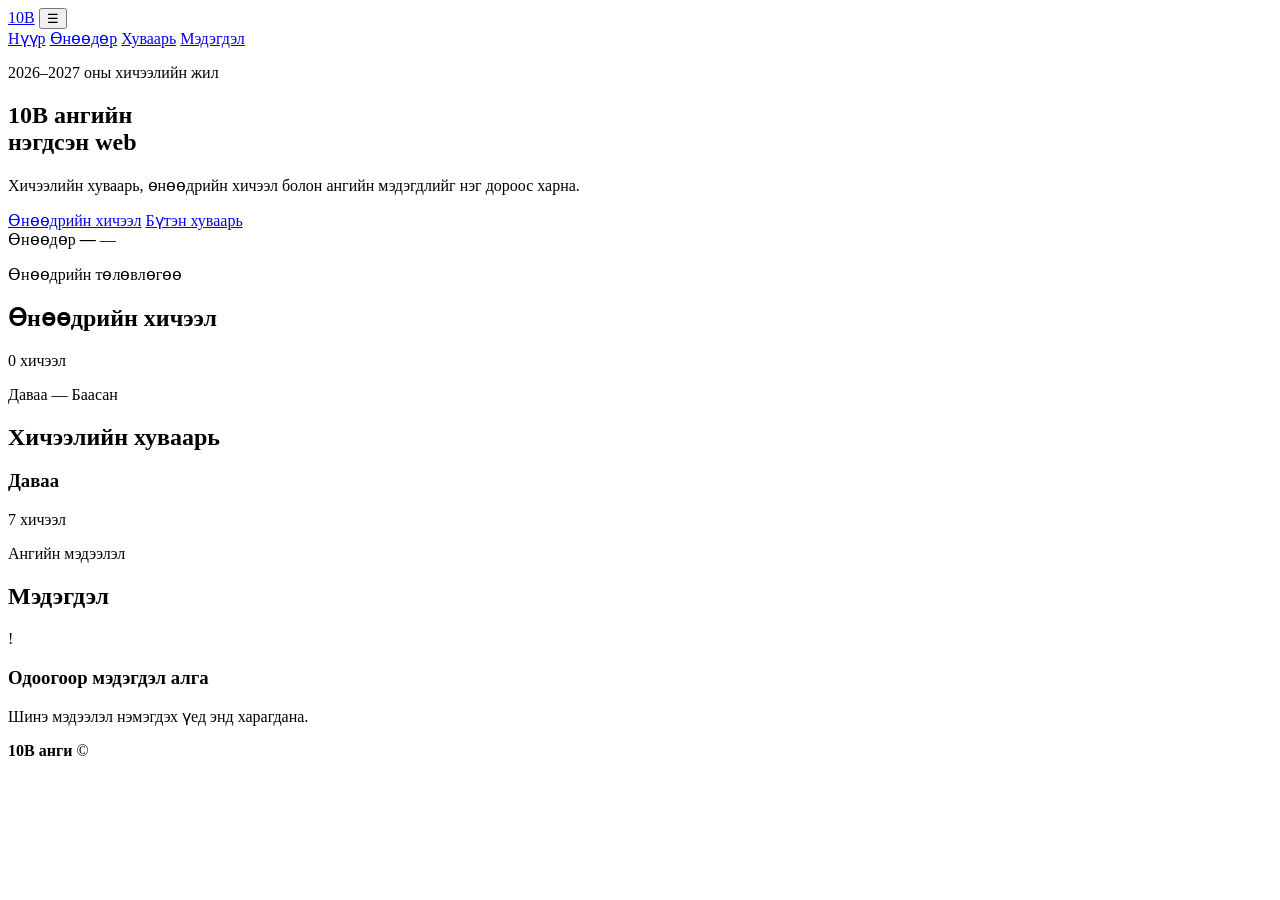
==== index.html @ 1e6039d2 "Add initial 10V class website" ====
<!DOCTYPE html>
<html lang="mn">
<head>
  <meta charset="UTF-8">
  <meta name="viewport" content="width=device-width, initial-scale=1.0">
  <meta name="theme-color" content="#111111">
  <title>10В анги</title>
  <link rel="stylesheet" href="style.css">
</head>
<body>
  <header class="site-header">
    <div class="container nav-wrap">
      <a class="brand" href="#home" aria-label="10В ангийн нүүр">10В</a>
      <button class="menu-btn" id="menuBtn" type="button" aria-label="Цэс нээх" aria-expanded="false">☰</button>
      <nav class="nav" id="nav">
        <a href="#home">Нүүр</a>
        <a href="#today">Өнөөдөр</a>
        <a href="#schedule">Хуваарь</a>
        <a href="#notice">Мэдэгдэл</a>
      </nav>
    </div>
  </header>

  <main>
    <section class="hero" id="home">
      <div class="container hero-grid">
        <div>
          <p class="eyebrow">2026–2027 оны хичээлийн жил</p>
          <h1>10В ангийн<br>нэгдсэн web</h1>
          <p class="hero-text">Хичээлийн хуваарь, өнөөдрийн хичээл болон ангийн мэдэгдлийг нэг дороос харна.</p>
          <div class="hero-actions">
            <a class="btn primary" href="#today">Өнөөдрийн хичээл</a>
            <a class="btn secondary" href="#schedule">Бүтэн хуваарь</a>
          </div>
        </div>

        <div class="hero-card" aria-label="Өнөөдрийн мэдээлэл">
          <span class="card-label">Өнөөдөр</span>
          <strong id="todayDate">—</strong>
          <span id="todayDay">—</span>
        </div>
      </div>
    </section>

    <section class="section" id="today">
      <div class="container">
        <div class="section-head">
          <div>
            <p class="eyebrow">Өнөөдрийн төлөвлөгөө</p>
            <h2 id="todayTitle">Өнөөдрийн хичээл</h2>
          </div>
          <span class="pill" id="lessonCount">0 хичээл</span>
        </div>
        <div class="today-list" id="todayLessons"></div>
      </div>
    </section>

    <section class="section alt" id="schedule">
      <div class="container">
        <div class="section-head">
          <div>
            <p class="eyebrow">Даваа — Баасан</p>
            <h2>Хичээлийн хуваарь</h2>
          </div>
        </div>
        <div class="day-tabs" id="dayTabs" aria-label="Гариг сонгох"></div>
        <div class="schedule-card">
          <div class="schedule-title-row">
            <h3 id="selectedDayTitle">Даваа</h3>
            <span id="selectedDayCount">7 хичээл</span>
          </div>
          <div class="lesson-list" id="scheduleLessons"></div>
        </div>
      </div>
    </section>

    <section class="section" id="notice">
      <div class="container">
        <div class="section-head">
          <div>
            <p class="eyebrow">Ангийн мэдээлэл</p>
            <h2>Мэдэгдэл</h2>
          </div>
        </div>
        <div class="empty-state">
          <div class="empty-icon">!</div>
          <div>
            <h3>Одоогоор мэдэгдэл алга</h3>
            <p>Шинэ мэдээлэл нэмэгдэх үед энд харагдана.</p>
          </div>
        </div>
      </div>
    </section>
  </main>

  <footer>
    <div class="container footer-row">
      <strong>10В анги</strong>
      <span>© <span id="year"></span></span>
    </div>
  </footer>

  <script src="script.js"></script>
</body>
</html>
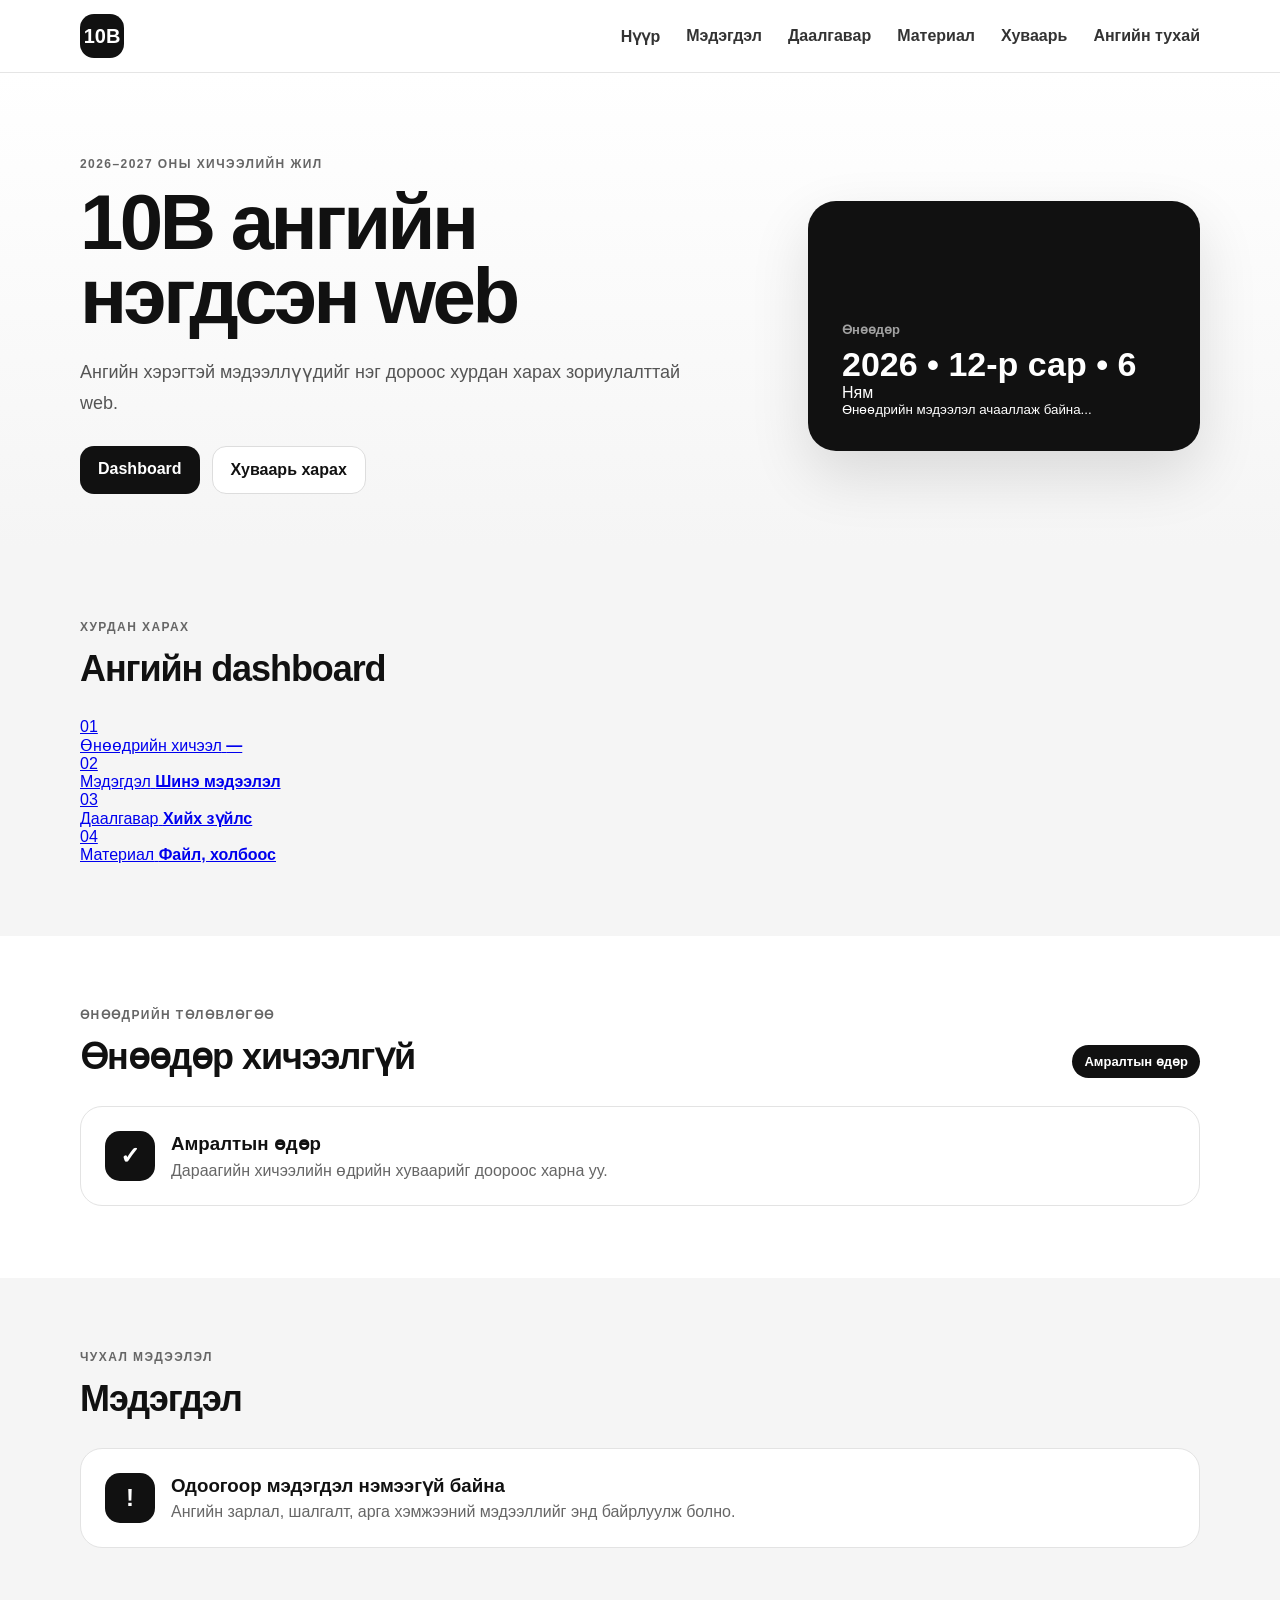
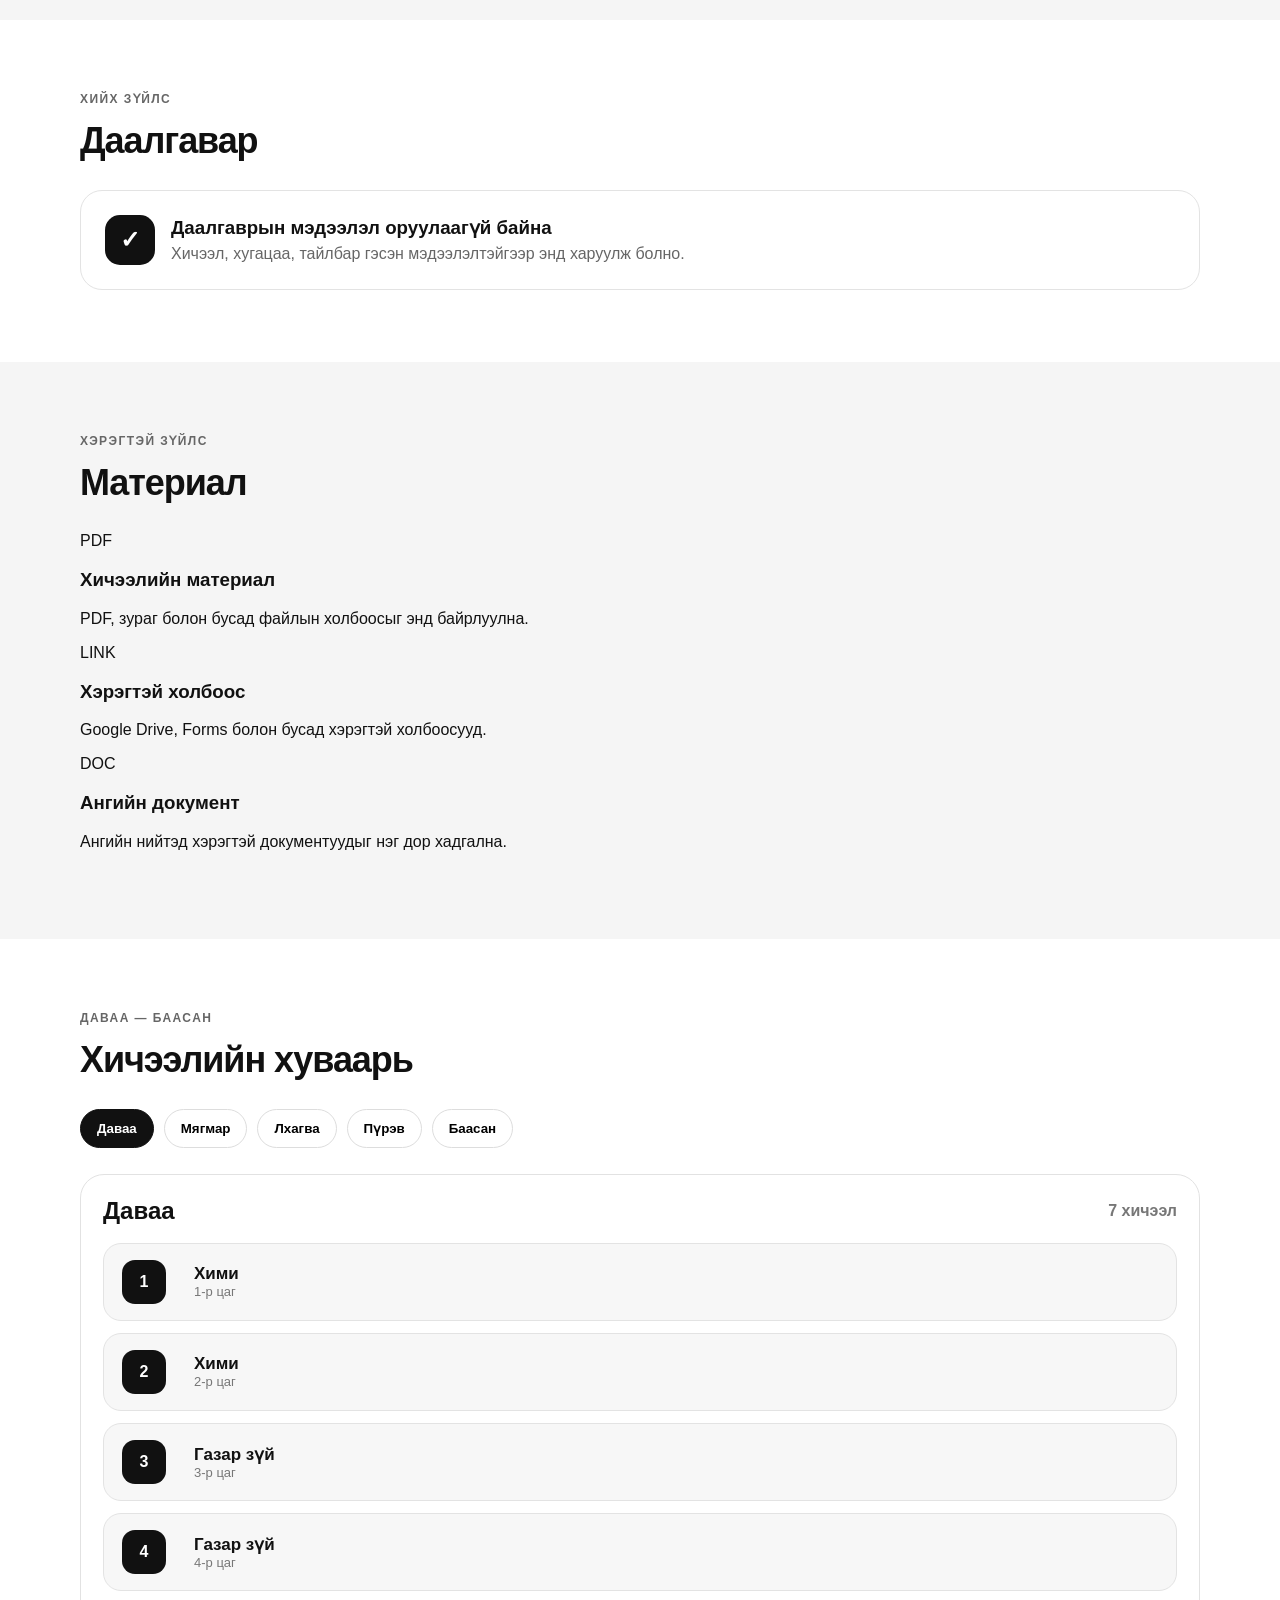
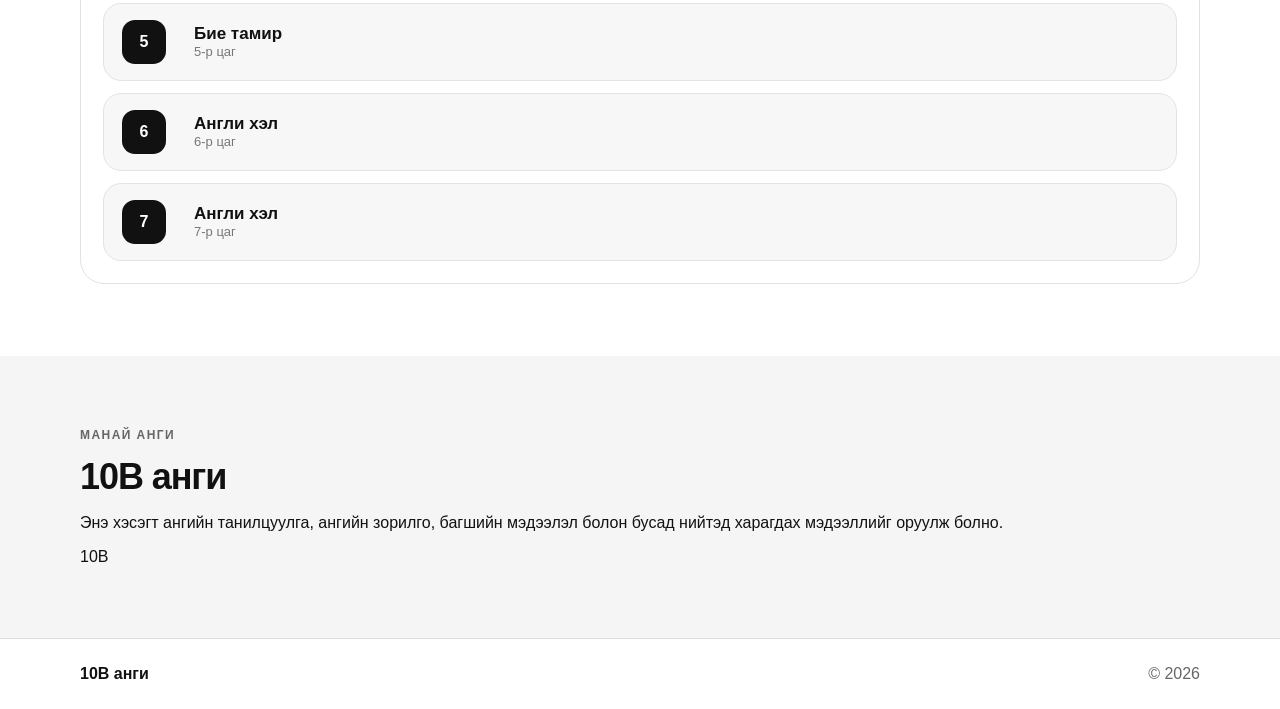
==== commit e3f6cf74: "Expand site into full 10V class dashboard" ====
--- a/index.html
+++ b/index.html
@@ -4,6 +4,7 @@
   <meta charset="UTF-8">
   <meta name="viewport" content="width=device-width, initial-scale=1.0">
   <meta name="theme-color" content="#111111">
+  <meta name="description" content="10В ангийн нэгдсэн вэб — хуваарь, мэдэгдэл, даалгавар, материал.">
   <title>10В анги</title>
   <link rel="stylesheet" href="style.css">
 </head>
@@ -11,12 +12,16 @@
   <header class="site-header">
     <div class="container nav-wrap">
       <a class="brand" href="#home" aria-label="10В ангийн нүүр">10В</a>
+
       <button class="menu-btn" id="menuBtn" type="button" aria-label="Цэс нээх" aria-expanded="false">☰</button>
+
       <nav class="nav" id="nav">
         <a href="#home">Нүүр</a>
-        <a href="#today">Өнөөдөр</a>
+        <a href="#notice">Мэдэгдэл</a>
+        <a href="#homework">Даалгавар</a>
+        <a href="#resources">Материал</a>
         <a href="#schedule">Хуваарь</a>
-        <a href="#notice">Мэдэгдэл</a>
+        <a href="#about">Ангийн тухай</a>
       </nav>
     </div>
   </header>
@@ -27,10 +32,11 @@
         <div>
           <p class="eyebrow">2026–2027 оны хичээлийн жил</p>
           <h1>10В ангийн<br>нэгдсэн web</h1>
-          <p class="hero-text">Хичээлийн хуваарь, өнөөдрийн хичээл болон ангийн мэдэгдлийг нэг дороос харна.</p>
+          <p class="hero-text">Ангийн хэрэгтэй мэдээллүүдийг нэг дороос хурдан харах зориулалттай web.</p>
+
           <div class="hero-actions">
-            <a class="btn primary" href="#today">Өнөөдрийн хичээл</a>
-            <a class="btn secondary" href="#schedule">Бүтэн хуваарь</a>
+            <a class="btn primary" href="#dashboard">Dashboard</a>
+            <a class="btn secondary" href="#schedule">Хуваарь харах</a>
           </div>
         </div>
 
@@ -38,11 +44,58 @@
           <span class="card-label">Өнөөдөр</span>
           <strong id="todayDate">—</strong>
           <span id="todayDay">—</span>
-        </div>
-      </div>
-    </section>
-
-    <section class="section" id="today">
+          <div class="hero-card-divider"></div>
+          <small id="todaySummary">Өнөөдрийн мэдээлэл ачааллаж байна...</small>
+        </div>
+      </div>
+    </section>
+
+    <section class="section" id="dashboard">
+      <div class="container">
+        <div class="section-head">
+          <div>
+            <p class="eyebrow">Хурдан харах</p>
+            <h2>Ангийн dashboard</h2>
+          </div>
+        </div>
+
+        <div class="dashboard-grid">
+          <a class="dashboard-card" href="#schedule">
+            <span class="dashboard-icon">01</span>
+            <div>
+              <span class="dashboard-label">Өнөөдрийн хичээл</span>
+              <strong id="dashboardLessons">—</strong>
+            </div>
+          </a>
+
+          <a class="dashboard-card" href="#notice">
+            <span class="dashboard-icon">02</span>
+            <div>
+              <span class="dashboard-label">Мэдэгдэл</span>
+              <strong>Шинэ мэдээлэл</strong>
+            </div>
+          </a>
+
+          <a class="dashboard-card" href="#homework">
+            <span class="dashboard-icon">03</span>
+            <div>
+              <span class="dashboard-label">Даалгавар</span>
+              <strong>Хийх зүйлс</strong>
+            </div>
+          </a>
+
+          <a class="dashboard-card" href="#resources">
+            <span class="dashboard-icon">04</span>
+            <div>
+              <span class="dashboard-label">Материал</span>
+              <strong>Файл, холбоос</strong>
+            </div>
+          </a>
+        </div>
+      </div>
+    </section>
+
+    <section class="section alt" id="today">
       <div class="container">
         <div class="section-head">
           <div>
@@ -55,6 +108,73 @@
       </div>
     </section>
 
+    <section class="section" id="notice">
+      <div class="container">
+        <div class="section-head">
+          <div>
+            <p class="eyebrow">Чухал мэдээлэл</p>
+            <h2>Мэдэгдэл</h2>
+          </div>
+        </div>
+
+        <div class="empty-state">
+          <div class="empty-icon">!</div>
+          <div>
+            <h3>Одоогоор мэдэгдэл нэмээгүй байна</h3>
+            <p>Ангийн зарлал, шалгалт, арга хэмжээний мэдээллийг энд байрлуулж болно.</p>
+          </div>
+        </div>
+      </div>
+    </section>
+
+    <section class="section alt" id="homework">
+      <div class="container">
+        <div class="section-head">
+          <div>
+            <p class="eyebrow">Хийх зүйлс</p>
+            <h2>Даалгавар</h2>
+          </div>
+        </div>
+
+        <div class="empty-state">
+          <div class="empty-icon">✓</div>
+          <div>
+            <h3>Даалгаврын мэдээлэл оруулаагүй байна</h3>
+            <p>Хичээл, хугацаа, тайлбар гэсэн мэдээлэлтэйгээр энд харуулж болно.</p>
+          </div>
+        </div>
+      </div>
+    </section>
+
+    <section class="section" id="resources">
+      <div class="container">
+        <div class="section-head">
+          <div>
+            <p class="eyebrow">Хэрэгтэй зүйлс</p>
+            <h2>Материал</h2>
+          </div>
+        </div>
+
+        <div class="resource-grid">
+          <div class="resource-card">
+            <span>PDF</span>
+            <h3>Хичээлийн материал</h3>
+            <p>PDF, зураг болон бусад файлын холбоосыг энд байрлуулна.</p>
+          </div>
+          <div class="resource-card">
+            <span>LINK</span>
+            <h3>Хэрэгтэй холбоос</h3>
+            <p>Google Drive, Forms болон бусад хэрэгтэй холбоосууд.</p>
+          </div>
+          <div class="resource-card">
+            <span>DOC</span>
+            <h3>Ангийн документ</h3>
+            <p>Ангийн нийтэд хэрэгтэй документуудыг нэг дор хадгална.</p>
+          </div>
+        </div>
+      </div>
+    </section>
+
     <section class="section alt" id="schedule">
       <div class="container">
         <div class="section-head">
@@ -63,7 +183,9 @@
             <h2>Хичээлийн хуваарь</h2>
           </div>
         </div>
+
         <div class="day-tabs" id="dayTabs" aria-label="Гариг сонгох"></div>
+
         <div class="schedule-card">
           <div class="schedule-title-row">
             <h3 id="selectedDayTitle">Даваа</h3>
@@ -74,21 +196,14 @@
       </div>
     </section>
 
-    <section class="section" id="notice">
-      <div class="container">
-        <div class="section-head">
-          <div>
-            <p class="eyebrow">Ангийн мэдээлэл</p>
-            <h2>Мэдэгдэл</h2>
-          </div>
-        </div>
-        <div class="empty-state">
-          <div class="empty-icon">!</div>
-          <div>
-            <h3>Одоогоор мэдэгдэл алга</h3>
-            <p>Шинэ мэдээлэл нэмэгдэх үед энд харагдана.</p>
-          </div>
-        </div>
+    <section class="section" id="about">
+      <div class="container about-card">
+        <div>
+          <p class="eyebrow">Манай анги</p>
+          <h2>10В анги</h2>
+          <p>Энэ хэсэгт ангийн танилцуулга, ангийн зорилго, багшийн мэдээлэл болон бусад нийтэд харагдах мэдээллийг оруулж болно.</p>
+        </div>
+        <div class="about-mark">10В</div>
       </div>
     </section>
   </main>
--- a/style.css
+++ b/style.css
@@ -0,0 +1 @@
+*{box-sizing:border-box}html{scroll-behavior:smooth}body{margin:0;font-family:Inter,Arial,sans-serif;background:#f5f5f5;color:#111}.container{width:min(1120px,calc(100% - 32px));margin:auto}.site-header{position:sticky;top:0;z-index:20;background:rgba(255,255,255,.94);backdrop-filter:blur(14px);border-bottom:1px solid #e5e5e5}.nav-wrap{height:72px;display:flex;align-items:center;justify-content:space-between}.brand{width:44px;height:44px;border-radius:14px;background:#111;color:#fff;display:grid;place-items:center;text-decoration:none;font-weight:900;font-size:20px}.nav{display:flex;gap:26px}.nav a{color:#333;text-decoration:none;font-weight:700}.menu-btn{display:none;border:1px solid #ddd;background:#fff;border-radius:12px;width:44px;height:44px;font-size:22px}.hero{padding:84px 0 54px;background:linear-gradient(180deg,#fff 0%,#f5f5f5 100%)}.hero-grid{display:grid;grid-template-columns:1.4fr .8fr;gap:42px;align-items:center}.eyebrow{text-transform:uppercase;letter-spacing:.12em;font-size:12px;font-weight:900;color:#666;margin:0 0 14px}.hero h1{font-size:clamp(44px,7vw,78px);line-height:.95;margin:0 0 24px;letter-spacing:-.045em}.hero-text{max-width:640px;font-size:18px;line-height:1.7;color:#555}.hero-actions{display:flex;gap:12px;flex-wrap:wrap;margin-top:28px}.btn{padding:14px 18px;border-radius:14px;text-decoration:none;font-weight:800}.primary{background:#111;color:#fff}.secondary{background:#fff;color:#111;border:1px solid #ddd}.hero-card{background:#111;color:#fff;border-radius:28px;padding:34px;min-height:250px;display:flex;flex-direction:column;justify-content:flex-end;box-shadow:0 24px 60px rgba(0,0,0,.12)}.card-label{opacity:.6;font-size:13px;font-weight:800;margin-bottom:8px}.hero-card strong{font-size:34px}.hero-card span:last-child{margin-top:8px;font-size:17px;opacity:.75}.section{padding:72px 0}.alt{background:#fff}.section-head{display:flex;align-items:end;justify-content:space-between;gap:20px;margin-bottom:28px}.section h2{font-size:36px;margin:0;letter-spacing:-.03em}.pill{background:#111;color:#fff;border-radius:999px;padding:9px 12px;font-size:13px;font-weight:800}.today-list,.lesson-list{display:grid;gap:12px}.lesson{display:grid;grid-template-columns:56px 1fr auto;gap:16px;align-items:center;background:#fff;border:1px solid #e3e3e3;border-radius:18px;padding:16px 18px}.alt .lesson{background:#f7f7f7}.lesson-no{width:44px;height:44px;border-radius:13px;background:#111;color:#fff;display:grid;place-items:center;font-weight:900}.lesson-name{font-weight:850;font-size:17px}.lesson-meta{font-size:13px;color:#777}.day-tabs{display:flex;gap:10px;overflow-x:auto;padding-bottom:10px}.day-tab{border:1px solid #ddd;background:#fff;border-radius:999px;padding:11px 16px;font-weight:800;white-space:nowrap;cursor:pointer}.day-tab.active{background:#111;color:#fff;border-color:#111}.schedule-card{margin-top:16px;background:#fff;border:1px solid #e2e2e2;border-radius:24px;padding:22px}.schedule-title-row{display:flex;justify-content:space-between;align-items:center;margin-bottom:18px}.schedule-title-row h3{margin:0;font-size:24px}.schedule-title-row span{color:#777;font-weight:700}.empty-state{background:#fff;border:1px solid #e3e3e3;border-radius:22px;padding:24px;display:flex;gap:16px;align-items:center}.empty-icon{width:50px;height:50px;border-radius:15px;background:#111;color:#fff;display:grid;place-items:center;font-size:24px;font-weight:900}.empty-state h3{margin:0 0 6px}.empty-state p{margin:0;color:#666}footer{border-top:1px solid #ddd;background:#fff;padding:26px 0}.footer-row{display:flex;justify-content:space-between;color:#666}.footer-row strong{color:#111}@media(max-width:760px){.container{width:min(100% - 22px,1120px)}.nav-wrap{height:64px}.menu-btn{display:block}.nav{display:none;position:absolute;left:11px;right:11px;top:70px;background:#fff;border:1px solid #ddd;border-radius:18px;padding:10px;box-shadow:0 16px 40px rgba(0,0,0,.1);flex-direction:column;gap:0}.nav.open{display:flex}.nav a{padding:13px 12px;border-radius:12px}.nav a:hover{background:#f2f2f2}.hero{padding:54px 0 34px}.hero-grid{grid-template-columns:1fr}.hero h1{font-size:52px}.hero-card{min-height:190px;padding:24px}.section{padding:52px 0}.section h2{font-size:30px}.section-head{align-items:flex-start}.lesson{grid-template-columns:50px 1fr;padding:14px}.lesson-meta{grid-column:2}.schedule-card{padding:16px}.footer-row{font-size:14px}}
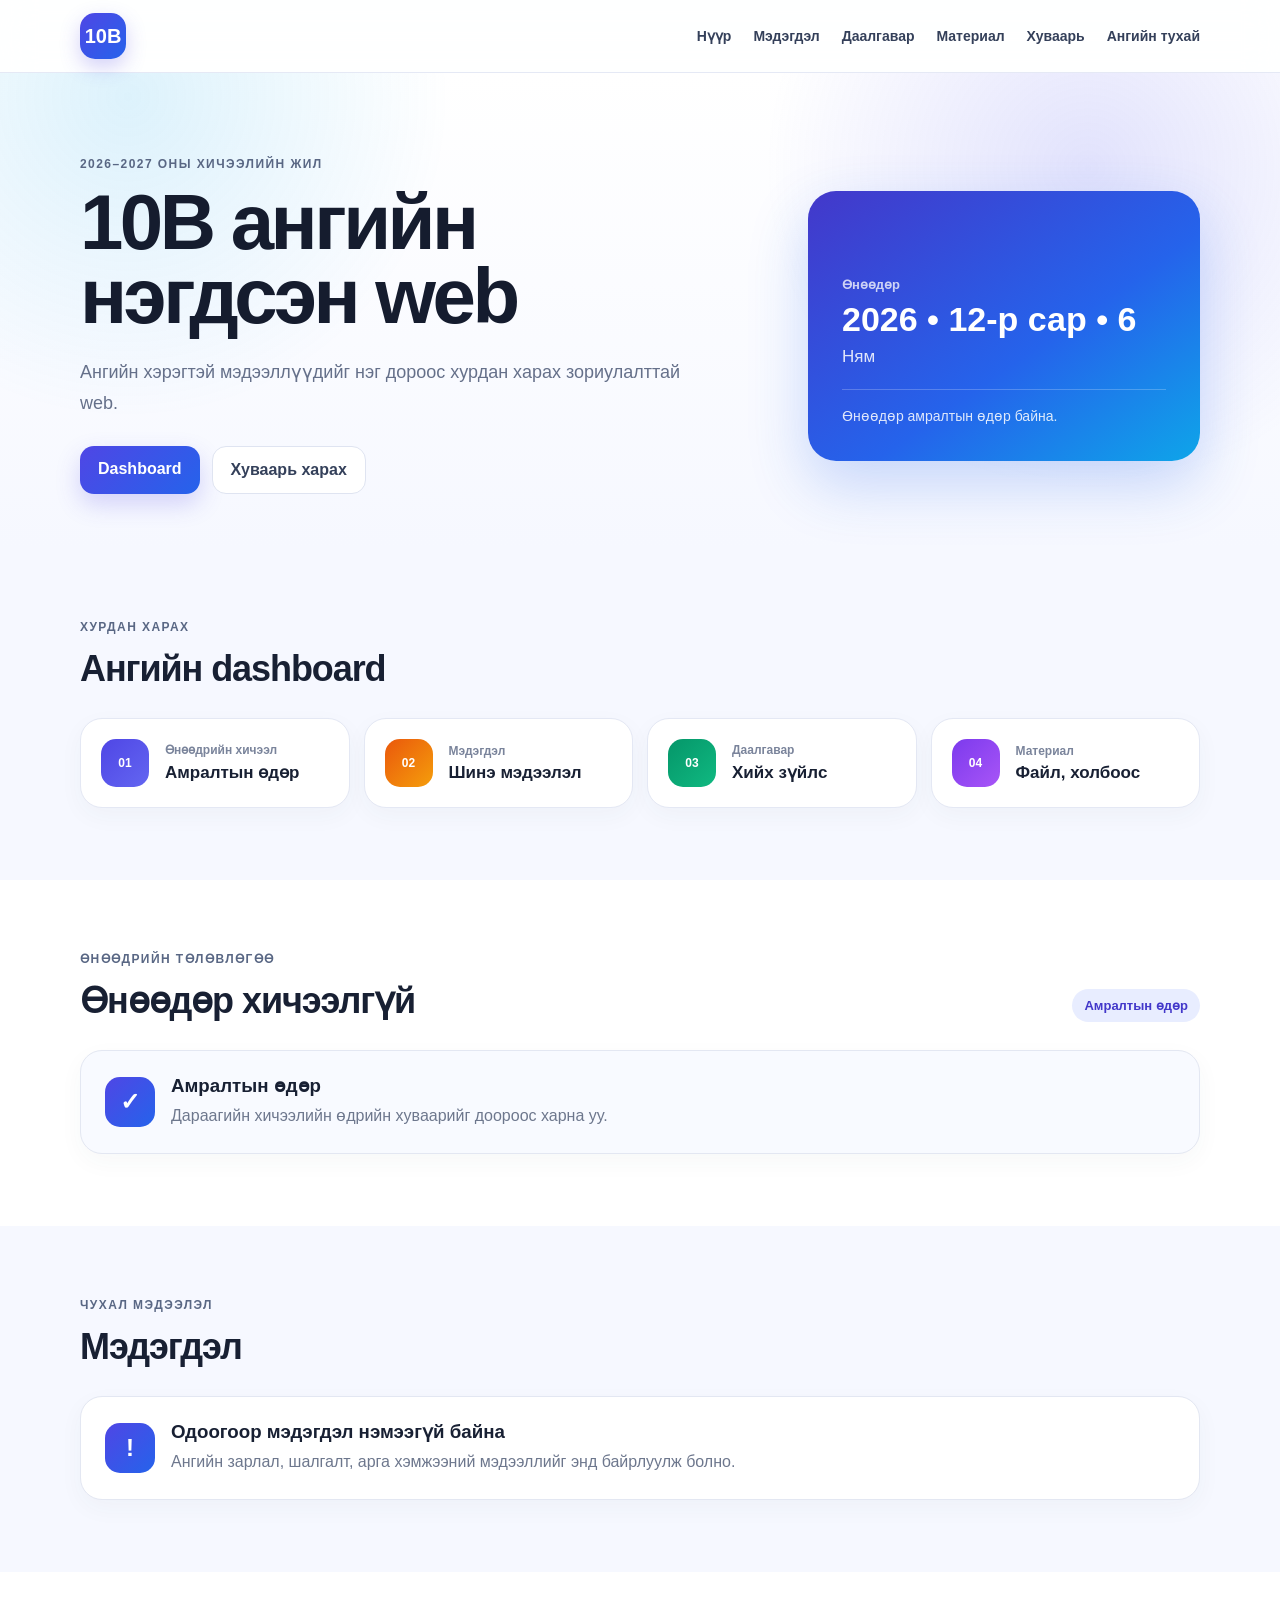
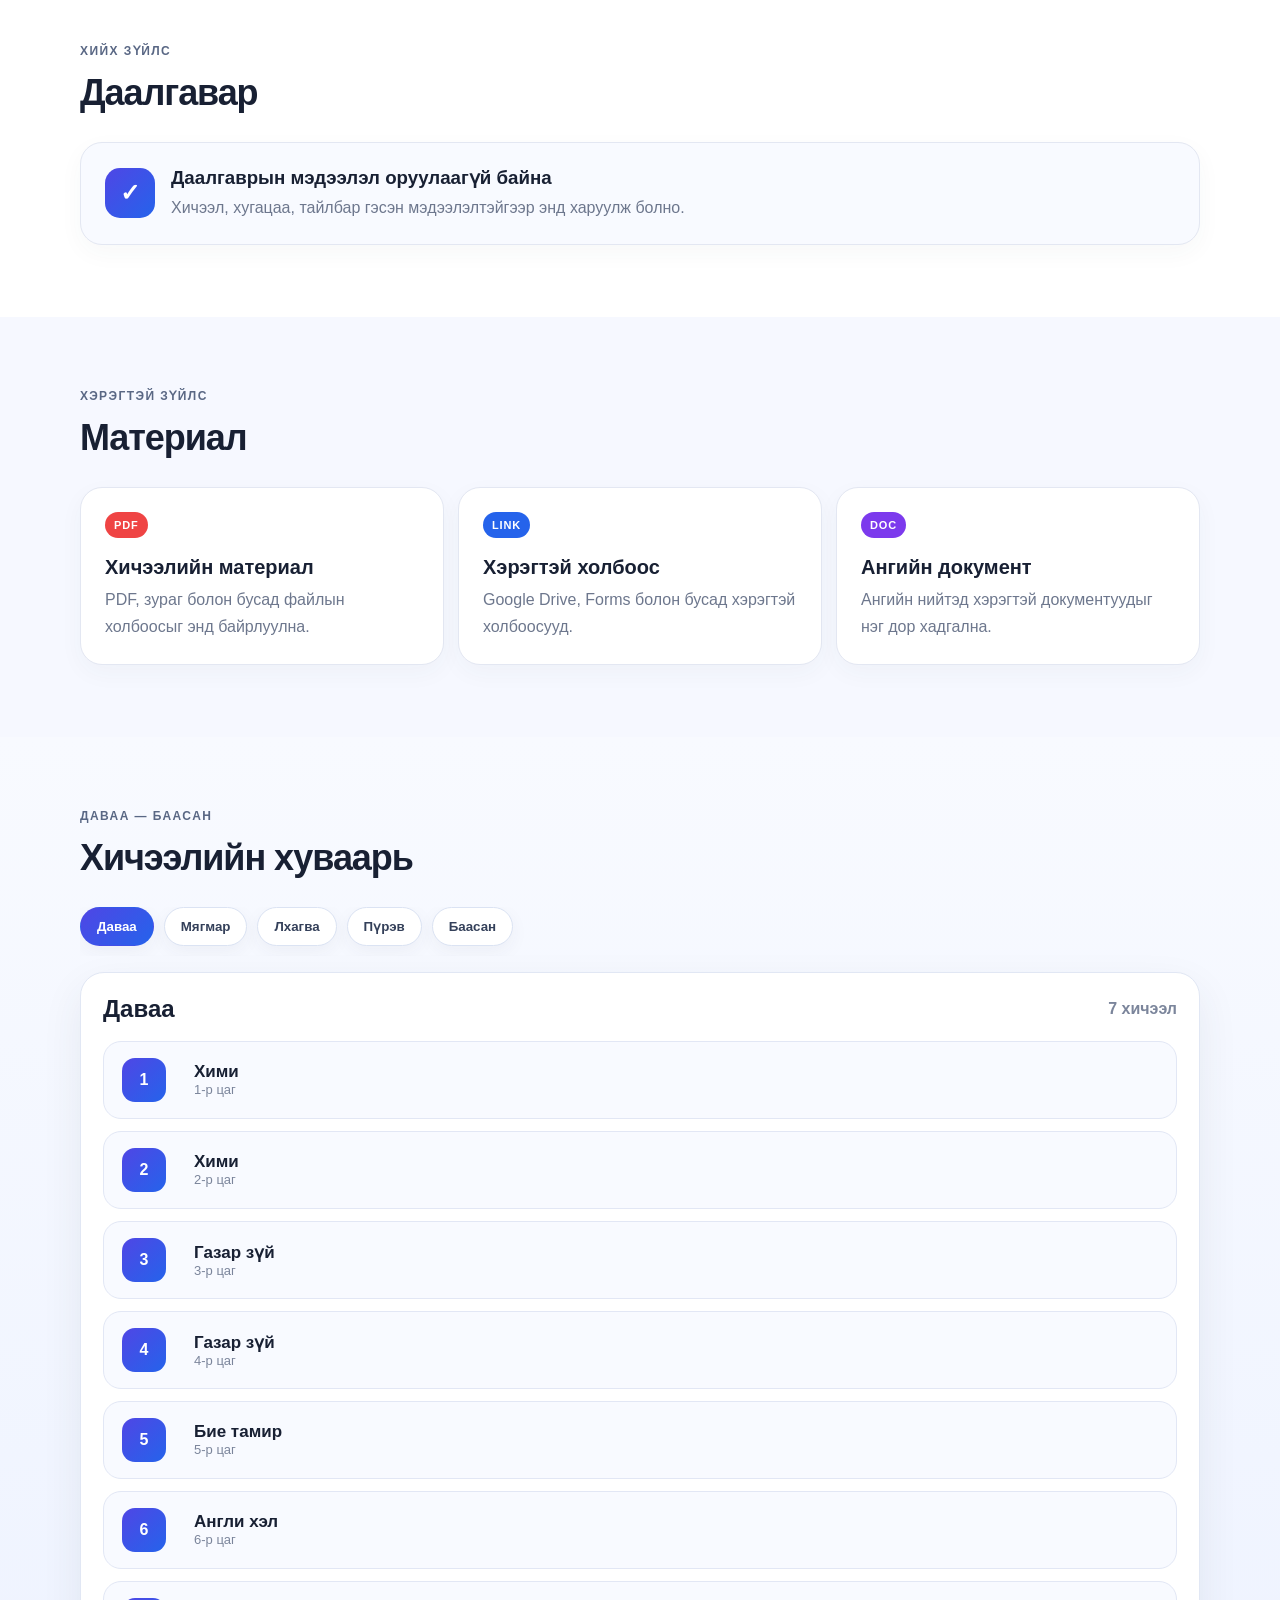
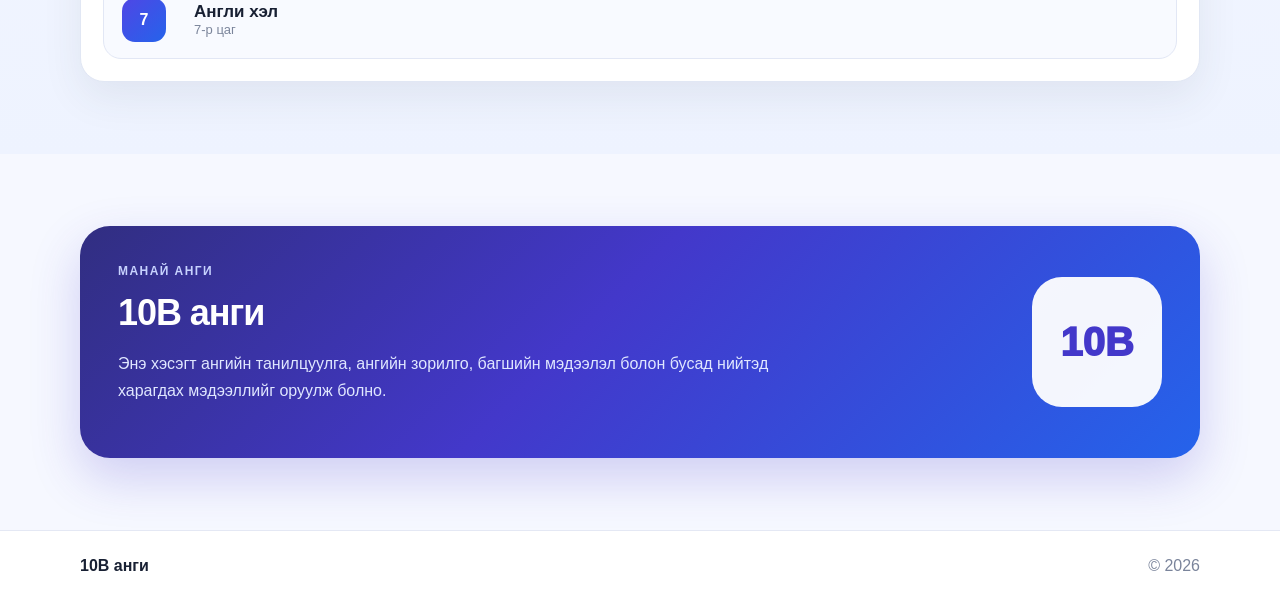
==== commit 81a0baf8: "Load screen and print theme overrides" ====
--- a/index.html
+++ b/index.html
@@ -7,6 +7,7 @@
   <meta name="description" content="10В ангийн нэгдсэн вэб — хуваарь, мэдэгдэл, даалгавар, материал.">
   <title>10В анги</title>
   <link rel="stylesheet" href="style.css">
+  <link rel="stylesheet" href="theme.css">
 </head>
 <body>
   <header class="site-header">
--- a/style.css
+++ b/style.css
@@ -1 +1,6 @@
-*{box-sizing:border-box}html{scroll-behavior:smooth}body{margin:0;font-family:Inter,Arial,sans-serif;background:#f5f5f5;color:#111}.container{width:min(1120px,calc(100% - 32px));margin:auto}.site-header{position:sticky;top:0;z-index:20;background:rgba(255,255,255,.94);backdrop-filter:blur(14px);border-bottom:1px solid #e5e5e5}.nav-wrap{height:72px;display:flex;align-items:center;justify-content:space-between}.brand{width:44px;height:44px;border-radius:14px;background:#111;color:#fff;display:grid;place-items:center;text-decoration:none;font-weight:900;font-size:20px}.nav{display:flex;gap:26px}.nav a{color:#333;text-decoration:none;font-weight:700}.menu-btn{display:none;border:1px solid #ddd;background:#fff;border-radius:12px;width:44px;height:44px;font-size:22px}.hero{padding:84px 0 54px;background:linear-gradient(180deg,#fff 0%,#f5f5f5 100%)}.hero-grid{display:grid;grid-template-columns:1.4fr .8fr;gap:42px;align-items:center}.eyebrow{text-transform:uppercase;letter-spacing:.12em;font-size:12px;font-weight:900;color:#666;margin:0 0 14px}.hero h1{font-size:clamp(44px,7vw,78px);line-height:.95;margin:0 0 24px;letter-spacing:-.045em}.hero-text{max-width:640px;font-size:18px;line-height:1.7;color:#555}.hero-actions{display:flex;gap:12px;flex-wrap:wrap;margin-top:28px}.btn{padding:14px 18px;border-radius:14px;text-decoration:none;font-weight:800}.primary{background:#111;color:#fff}.secondary{background:#fff;color:#111;border:1px solid #ddd}.hero-card{background:#111;color:#fff;border-radius:28px;padding:34px;min-height:250px;display:flex;flex-direction:column;justify-content:flex-end;box-shadow:0 24px 60px rgba(0,0,0,.12)}.card-label{opacity:.6;font-size:13px;font-weight:800;margin-bottom:8px}.hero-card strong{font-size:34px}.hero-card span:last-child{margin-top:8px;font-size:17px;opacity:.75}.section{padding:72px 0}.alt{background:#fff}.section-head{display:flex;align-items:end;justify-content:space-between;gap:20px;margin-bottom:28px}.section h2{font-size:36px;margin:0;letter-spacing:-.03em}.pill{background:#111;color:#fff;border-radius:999px;padding:9px 12px;font-size:13px;font-weight:800}.today-list,.lesson-list{display:grid;gap:12px}.lesson{display:grid;grid-template-columns:56px 1fr auto;gap:16px;align-items:center;background:#fff;border:1px solid #e3e3e3;border-radius:18px;padding:16px 18px}.alt .lesson{background:#f7f7f7}.lesson-no{width:44px;height:44px;border-radius:13px;background:#111;color:#fff;display:grid;place-items:center;font-weight:900}.lesson-name{font-weight:850;font-size:17px}.lesson-meta{font-size:13px;color:#777}.day-tabs{display:flex;gap:10px;overflow-x:auto;padding-bottom:10px}.day-tab{border:1px solid #ddd;background:#fff;border-radius:999px;padding:11px 16px;font-weight:800;white-space:nowrap;cursor:pointer}.day-tab.active{background:#111;color:#fff;border-color:#111}.schedule-card{margin-top:16px;background:#fff;border:1px solid #e2e2e2;border-radius:24px;padding:22px}.schedule-title-row{display:flex;justify-content:space-between;align-items:center;margin-bottom:18px}.schedule-title-row h3{margin:0;font-size:24px}.schedule-title-row span{color:#777;font-weight:700}.empty-state{background:#fff;border:1px solid #e3e3e3;border-radius:22px;padding:24px;display:flex;gap:16px;align-items:center}.empty-icon{width:50px;height:50px;border-radius:15px;background:#111;color:#fff;display:grid;place-items:center;font-size:24px;font-weight:900}.empty-state h3{margin:0 0 6px}.empty-state p{margin:0;color:#666}footer{border-top:1px solid #ddd;background:#fff;padding:26px 0}.footer-row{display:flex;justify-content:space-between;color:#666}.footer-row strong{color:#111}@media(max-width:760px){.container{width:min(100% - 22px,1120px)}.nav-wrap{height:64px}.menu-btn{display:block}.nav{display:none;position:absolute;left:11px;right:11px;top:70px;background:#fff;border:1px solid #ddd;border-radius:18px;padding:10px;box-shadow:0 16px 40px rgba(0,0,0,.1);flex-direction:column;gap:0}.nav.open{display:flex}.nav a{padding:13px 12px;border-radius:12px}.nav a:hover{background:#f2f2f2}.hero{padding:54px 0 34px}.hero-grid{grid-template-columns:1fr}.hero h1{font-size:52px}.hero-card{min-height:190px;padding:24px}.section{padding:52px 0}.section h2{font-size:30px}.section-head{align-items:flex-start}.lesson{grid-template-columns:50px 1fr;padding:14px}.lesson-meta{grid-column:2}.schedule-card{padding:16px}.footer-row{font-size:14px}}+*{box-sizing:border-box}html{scroll-behavior:smooth}body{margin:0;font-family:Inter,Arial,sans-serif;background:#f6f8ff;color:#182033}.container{width:min(1120px,calc(100% - 32px));margin:auto}.site-header{position:sticky;top:0;z-index:20;background:rgba(255,255,255,.9);backdrop-filter:blur(16px);border-bottom:1px solid #e5e9f5}.nav-wrap{height:72px;display:flex;align-items:center;justify-content:space-between}.brand{width:46px;height:46px;border-radius:15px;background:linear-gradient(135deg,#4f46e5,#2563eb);color:#fff;display:grid;place-items:center;text-decoration:none;font-weight:900;font-size:20px;box-shadow:0 8px 20px rgba(79,70,229,.25)}.nav{display:flex;gap:22px;align-items:center}.nav a{color:#34405a;text-decoration:none;font-weight:750;font-size:14px}.nav a:hover{color:#4f46e5}.menu-btn{display:none;border:1px solid #dfe4f1;background:#fff;color:#28324a;border-radius:12px;width:44px;height:44px;font-size:22px}.hero{padding:84px 0 54px;background:radial-gradient(circle at 85% 20%,rgba(99,102,241,.18),transparent 28%),radial-gradient(circle at 10% 5%,rgba(14,165,233,.14),transparent 26%),linear-gradient(180deg,#fff 0%,#f6f8ff 100%)}.hero-grid{display:grid;grid-template-columns:1.4fr .8fr;gap:42px;align-items:center}.eyebrow{text-transform:uppercase;letter-spacing:.12em;font-size:12px;font-weight:900;color:#596784;margin:0 0 14px}.hero h1{font-size:clamp(44px,7vw,78px);line-height:.95;margin:0 0 24px;letter-spacing:-.045em;color:#151c2e}.hero-text{max-width:640px;font-size:18px;line-height:1.7;color:#65708a}.hero-actions{display:flex;gap:12px;flex-wrap:wrap;margin-top:28px}.btn{padding:14px 18px;border-radius:14px;text-decoration:none;font-weight:800}.primary{background:linear-gradient(135deg,#4f46e5,#2563eb);color:#fff;box-shadow:0 10px 24px rgba(79,70,229,.22)}.secondary{background:#fff;color:#34405a;border:1px solid #dfe4f1}.hero-card{background:linear-gradient(145deg,#4338ca,#2563eb 58%,#0ea5e9);color:#fff;border-radius:28px;padding:34px;min-height:270px;display:flex;flex-direction:column;justify-content:flex-end;box-shadow:0 24px 60px rgba(37,99,235,.24)}.card-label{opacity:.75;font-size:13px;font-weight:800;margin-bottom:8px}.hero-card strong{font-size:34px}.hero-card>span:last-of-type{margin-top:8px;font-size:17px;opacity:.85}.hero-card-divider{height:1px;background:rgba(255,255,255,.22);margin:22px 0 16px}.hero-card small{font-size:14px;line-height:1.5;opacity:.85}.section{padding:72px 0}.alt{background:#fff}.section-head{display:flex;align-items:end;justify-content:space-between;gap:20px;margin-bottom:28px}.section h2{font-size:36px;margin:0;letter-spacing:-.03em;color:#182033}.pill{background:#e8edff;color:#4338ca;border-radius:999px;padding:9px 12px;font-size:13px;font-weight:800}.dashboard-grid{display:grid;grid-template-columns:repeat(4,1fr);gap:14px}.dashboard-card{background:#fff;border:1px solid #e4e8f4;border-radius:22px;padding:20px;text-decoration:none;color:#182033;display:flex;gap:16px;align-items:center;transition:.2s ease;box-shadow:0 8px 24px rgba(55,65,81,.04)}.dashboard-card:hover{transform:translateY(-4px);box-shadow:0 16px 36px rgba(55,65,81,.11)}.dashboard-card:nth-child(1) .dashboard-icon{background:linear-gradient(135deg,#4f46e5,#6366f1)}.dashboard-card:nth-child(2) .dashboard-icon{background:linear-gradient(135deg,#ea580c,#f59e0b)}.dashboard-card:nth-child(3) .dashboard-icon{background:linear-gradient(135deg,#059669,#10b981)}.dashboard-card:nth-child(4) .dashboard-icon{background:linear-gradient(135deg,#7c3aed,#a855f7)}.dashboard-icon{width:48px;height:48px;border-radius:15px;color:#fff;display:grid;place-items:center;font-size:12px;font-weight:900;flex:0 0 auto}.dashboard-label{display:block;color:#7a849b;font-size:12px;font-weight:800;margin-bottom:5px}.dashboard-card strong{font-size:17px}.today-list,.lesson-list{display:grid;gap:12px}.today-list .lesson{background:#f8faff;border:1px solid #e2e7f5}.today-list .lesson-no{background:linear-gradient(135deg,#4f46e5,#2563eb)}.lesson{display:grid;grid-template-columns:56px 1fr auto;gap:16px;align-items:center;border-radius:18px;padding:16px 18px}.lesson-no{width:44px;height:44px;border-radius:13px;color:#fff;display:grid;place-items:center;font-weight:900}.lesson-name{font-weight:850;font-size:17px}.lesson-meta{font-size:13px;color:#7b859b}.empty-state{background:#fff;border:1px solid #e3e7f2;border-radius:22px;padding:24px;display:flex;gap:16px;align-items:center;box-shadow:0 8px 24px rgba(55,65,81,.04)}.alt .empty-state{background:#f8faff}.empty-icon{width:50px;height:50px;border-radius:15px;background:linear-gradient(135deg,#4f46e5,#2563eb);color:#fff;display:grid;place-items:center;font-size:24px;font-weight:900;flex:0 0 auto}.empty-state h3{margin:0 0 6px}.empty-state p{margin:0;color:#6d778d;line-height:1.6}.resource-grid{display:grid;grid-template-columns:repeat(3,1fr);gap:14px}.resource-card{background:#fff;border:1px solid #e3e7f2;border-radius:22px;padding:24px;box-shadow:0 8px 24px rgba(55,65,81,.04)}.resource-card:nth-child(1)>span{background:#ef4444}.resource-card:nth-child(2)>span{background:#2563eb}.resource-card:nth-child(3)>span{background:#7c3aed}.resource-card>span{display:inline-block;color:#fff;border-radius:999px;padding:7px 9px;font-size:11px;font-weight:900;letter-spacing:.08em}.resource-card h3{font-size:20px;margin:18px 0 8px}.resource-card p{margin:0;color:#6d778d;line-height:1.65}.about-card{background:linear-gradient(135deg,#312e81,#4338ca 45%,#2563eb);color:#fff;border-radius:30px;padding:38px;display:grid;grid-template-columns:1fr auto;gap:30px;align-items:center;box-shadow:0 20px 50px rgba(67,56,202,.22)}.about-card h2{color:#fff}.about-card .eyebrow{color:#c7d2fe}.about-card p:last-child{color:#e0e7ff;line-height:1.7;max-width:720px}.about-mark{width:130px;height:130px;border-radius:30px;background:rgba(255,255,255,.95);color:#4338ca;display:grid;place-items:center;font-size:40px;font-weight:950}
+
+/* ЗӨВХӨН ХИЧЭЭЛИЙН ХУВААРЬ — ХАР / ЦАГААН */
+#schedule{background:#fff;color:#111}#schedule .eyebrow{color:#666}#schedule h2,#schedule h3{color:#111}.day-tabs{display:flex;gap:10px;overflow-x:auto;padding-bottom:10px}.day-tab{border:1px solid #d8d8d8;background:#fff;color:#111;border-radius:999px;padding:11px 16px;font-weight:800;white-space:nowrap;cursor:pointer}.day-tab.active{background:#111;color:#fff;border-color:#111}.schedule-card{margin-top:16px;background:#fff;border:2px solid #111;border-radius:24px;padding:22px;box-shadow:none}.schedule-title-row{display:flex;justify-content:space-between;align-items:center;margin-bottom:18px}.schedule-title-row h3{margin:0;font-size:24px}.schedule-title-row span{color:#666;font-weight:700}#schedule .lesson{background:#fff;border:1px solid #d8d8d8}#schedule .lesson-no{background:#111;color:#fff}#schedule .lesson-name{color:#111}#schedule .lesson-meta{color:#666}
+
+footer{border-top:1px solid #e4e8f4;background:#fff;padding:26px 0}.footer-row{display:flex;justify-content:space-between;color:#7a849b}.footer-row strong{color:#182033}@media(max-width:900px){.dashboard-grid{grid-template-columns:repeat(2,1fr)}.resource-grid{grid-template-columns:1fr 1fr}.nav{gap:14px}.nav a{font-size:13px}}@media(max-width:760px){.container{width:min(100% - 22px,1120px)}.nav-wrap{height:64px}.menu-btn{display:block}.nav{display:none;position:absolute;left:11px;right:11px;top:70px;background:#fff;border:1px solid #dfe4f1;border-radius:18px;padding:10px;box-shadow:0 16px 40px rgba(0,0,0,.1);flex-direction:column;gap:0;align-items:stretch}.nav.open{display:flex}.nav a{padding:13px 12px;border-radius:12px;font-size:14px}.nav a:hover{background:#f1f4ff}.hero{padding:54px 0 34px}.hero-grid{grid-template-columns:1fr}.hero h1{font-size:52px}.hero-card{min-height:210px;padding:24px}.section{padding:52px 0}.section h2{font-size:30px}.section-head{align-items:flex-start}.dashboard-grid{grid-template-columns:1fr}.resource-grid{grid-template-columns:1fr}.lesson{grid-template-columns:50px 1fr;padding:14px}.lesson-meta{grid-column:2}.schedule-card{padding:16px}.about-card{grid-template-columns:1fr;padding:26px}.about-mark{width:90px;height:90px;border-radius:22px;font-size:28px}.footer-row{font-size:14px}}
--- a/theme.css
+++ b/theme.css
@@ -0,0 +1,82 @@
+/* Screen: schedule stays colorful like the rest of the site */
+#schedule{
+  background:linear-gradient(180deg,#f8faff 0%,#eef3ff 100%);
+  color:#182033;
+}
+
+#schedule .eyebrow{color:#596784}
+#schedule h2,#schedule h3{color:#182033}
+
+#schedule .day-tab{
+  border:1px solid #dbe3f3;
+  background:#fff;
+  color:#34405a;
+  box-shadow:0 6px 18px rgba(55,65,81,.05);
+}
+
+#schedule .day-tab.active{
+  background:linear-gradient(135deg,#4f46e5,#2563eb);
+  color:#fff;
+  border-color:transparent;
+}
+
+#schedule .schedule-card{
+  background:#fff;
+  border:1px solid #e1e7f4;
+  box-shadow:0 16px 40px rgba(55,65,81,.08);
+}
+
+#schedule .schedule-title-row span{color:#7b859b}
+
+#schedule .lesson{
+  background:#f8faff;
+  border:1px solid #e2e7f5;
+}
+
+#schedule .lesson-no{
+  background:linear-gradient(135deg,#4f46e5,#2563eb);
+  color:#fff;
+}
+
+#schedule .lesson-name{color:#182033}
+#schedule .lesson-meta{color:#7b859b}
+
+/* PDF / Print only: black and white */
+@media print{
+  *{
+    -webkit-print-color-adjust:economy !important;
+    print-color-adjust:economy !important;
+  }
+
+  body,
+  #schedule,
+  #schedule .schedule-card,
+  #schedule .lesson,
+  #schedule .day-tab{
+    background:#fff !important;
+    color:#000 !important;
+    box-shadow:none !important;
+  }
+
+  #schedule .schedule-card,
+  #schedule .lesson,
+  #schedule .day-tab{
+    border-color:#000 !important;
+  }
+
+  #schedule .day-tab.active,
+  #schedule .lesson-no{
+    background:#000 !important;
+    color:#fff !important;
+    border-color:#000 !important;
+  }
+
+  #schedule h2,
+  #schedule h3,
+  #schedule .lesson-name,
+  #schedule .lesson-meta,
+  #schedule .schedule-title-row span,
+  #schedule .eyebrow{
+    color:#000 !important;
+  }
+}
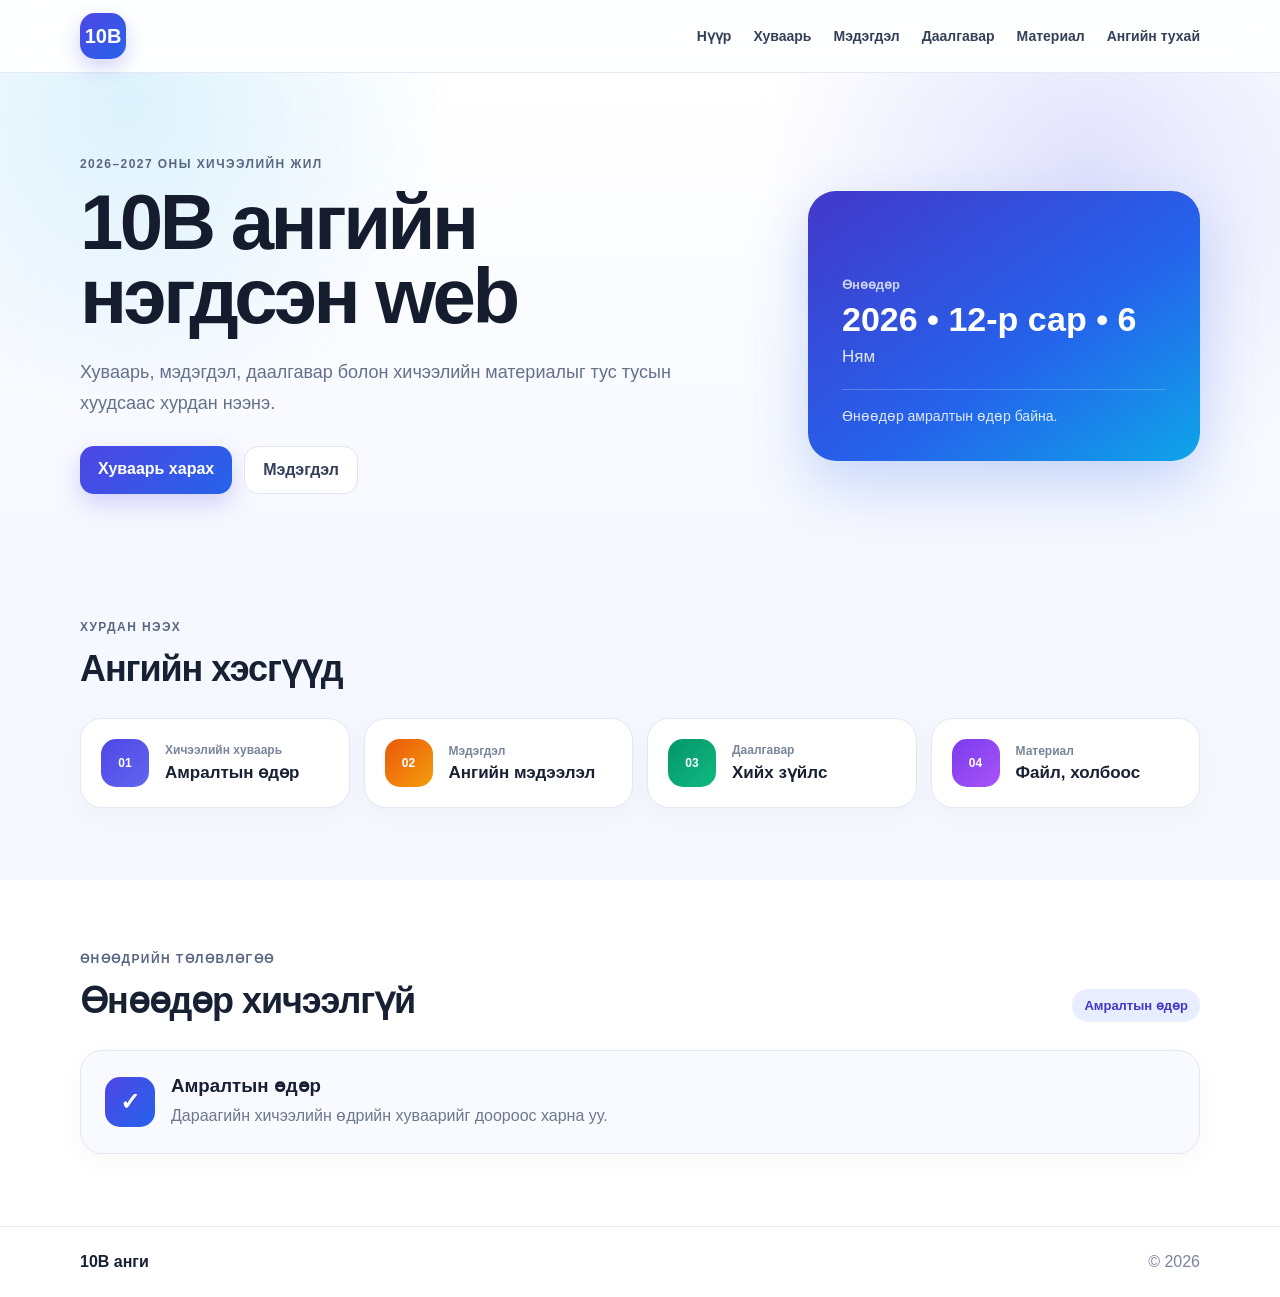
==== commit b52f30ee: "Split homepage from section pages" ====
--- a/index.html
+++ b/index.html
@@ -3,45 +3,41 @@
 <head>
   <meta charset="UTF-8">
   <meta name="viewport" content="width=device-width, initial-scale=1.0">
-  <meta name="theme-color" content="#111111">
-  <meta name="description" content="10В ангийн нэгдсэн вэб — хуваарь, мэдэгдэл, даалгавар, материал.">
-  <title>10В анги</title>
+  <meta name="theme-color" content="#4f46e5">
+  <meta name="description" content="10В ангийн нэгдсэн вэб.">
+  <title>10В анги — Нүүр</title>
   <link rel="stylesheet" href="style.css">
   <link rel="stylesheet" href="theme.css">
 </head>
 <body>
   <header class="site-header">
     <div class="container nav-wrap">
-      <a class="brand" href="#home" aria-label="10В ангийн нүүр">10В</a>
-
+      <a class="brand" href="index.html">10В</a>
       <button class="menu-btn" id="menuBtn" type="button" aria-label="Цэс нээх" aria-expanded="false">☰</button>
-
       <nav class="nav" id="nav">
-        <a href="#home">Нүүр</a>
-        <a href="#notice">Мэдэгдэл</a>
-        <a href="#homework">Даалгавар</a>
-        <a href="#resources">Материал</a>
-        <a href="#schedule">Хуваарь</a>
-        <a href="#about">Ангийн тухай</a>
+        <a class="active-link" href="index.html">Нүүр</a>
+        <a href="schedule.html">Хуваарь</a>
+        <a href="notice.html">Мэдэгдэл</a>
+        <a href="homework.html">Даалгавар</a>
+        <a href="resources.html">Материал</a>
+        <a href="about.html">Ангийн тухай</a>
       </nav>
     </div>
   </header>
 
   <main>
-    <section class="hero" id="home">
+    <section class="hero">
       <div class="container hero-grid">
         <div>
           <p class="eyebrow">2026–2027 оны хичээлийн жил</p>
           <h1>10В ангийн<br>нэгдсэн web</h1>
-          <p class="hero-text">Ангийн хэрэгтэй мэдээллүүдийг нэг дороос хурдан харах зориулалттай web.</p>
-
+          <p class="hero-text">Хуваарь, мэдэгдэл, даалгавар болон хичээлийн материалыг тус тусын хуудсаас хурдан нээнэ.</p>
           <div class="hero-actions">
-            <a class="btn primary" href="#dashboard">Dashboard</a>
-            <a class="btn secondary" href="#schedule">Хуваарь харах</a>
+            <a class="btn primary" href="schedule.html">Хуваарь харах</a>
+            <a class="btn secondary" href="notice.html">Мэдэгдэл</a>
           </div>
         </div>
-
-        <div class="hero-card" aria-label="Өнөөдрийн мэдээлэл">
+        <div class="hero-card">
           <span class="card-label">Өнөөдөр</span>
           <strong id="todayDate">—</strong>
           <span id="todayDay">—</span>
@@ -51,171 +47,35 @@
       </div>
     </section>
 
-    <section class="section" id="dashboard">
+    <section class="section">
       <div class="container">
         <div class="section-head">
           <div>
-            <p class="eyebrow">Хурдан харах</p>
-            <h2>Ангийн dashboard</h2>
+            <p class="eyebrow">Хурдан нээх</p>
+            <h2>Ангийн хэсгүүд</h2>
           </div>
         </div>
-
         <div class="dashboard-grid">
-          <a class="dashboard-card" href="#schedule">
-            <span class="dashboard-icon">01</span>
-            <div>
-              <span class="dashboard-label">Өнөөдрийн хичээл</span>
-              <strong id="dashboardLessons">—</strong>
-            </div>
-          </a>
-
-          <a class="dashboard-card" href="#notice">
-            <span class="dashboard-icon">02</span>
-            <div>
-              <span class="dashboard-label">Мэдэгдэл</span>
-              <strong>Шинэ мэдээлэл</strong>
-            </div>
-          </a>
-
-          <a class="dashboard-card" href="#homework">
-            <span class="dashboard-icon">03</span>
-            <div>
-              <span class="dashboard-label">Даалгавар</span>
-              <strong>Хийх зүйлс</strong>
-            </div>
-          </a>
-
-          <a class="dashboard-card" href="#resources">
-            <span class="dashboard-icon">04</span>
-            <div>
-              <span class="dashboard-label">Материал</span>
-              <strong>Файл, холбоос</strong>
-            </div>
-          </a>
+          <a class="dashboard-card" href="schedule.html"><span class="dashboard-icon">01</span><div><span class="dashboard-label">Хичээлийн хуваарь</span><strong id="dashboardLessons">—</strong></div></a>
+          <a class="dashboard-card" href="notice.html"><span class="dashboard-icon">02</span><div><span class="dashboard-label">Мэдэгдэл</span><strong>Ангийн мэдээлэл</strong></div></a>
+          <a class="dashboard-card" href="homework.html"><span class="dashboard-icon">03</span><div><span class="dashboard-label">Даалгавар</span><strong>Хийх зүйлс</strong></div></a>
+          <a class="dashboard-card" href="resources.html"><span class="dashboard-icon">04</span><div><span class="dashboard-label">Материал</span><strong>Файл, холбоос</strong></div></a>
         </div>
       </div>
     </section>
 
-    <section class="section alt" id="today">
+    <section class="section alt">
       <div class="container">
         <div class="section-head">
-          <div>
-            <p class="eyebrow">Өнөөдрийн төлөвлөгөө</p>
-            <h2 id="todayTitle">Өнөөдрийн хичээл</h2>
-          </div>
+          <div><p class="eyebrow">Өнөөдрийн төлөвлөгөө</p><h2 id="todayTitle">Өнөөдрийн хичээл</h2></div>
           <span class="pill" id="lessonCount">0 хичээл</span>
         </div>
         <div class="today-list" id="todayLessons"></div>
       </div>
     </section>
-
-    <section class="section" id="notice">
-      <div class="container">
-        <div class="section-head">
-          <div>
-            <p class="eyebrow">Чухал мэдээлэл</p>
-            <h2>Мэдэгдэл</h2>
-          </div>
-        </div>
-
-        <div class="empty-state">
-          <div class="empty-icon">!</div>
-          <div>
-            <h3>Одоогоор мэдэгдэл нэмээгүй байна</h3>
-            <p>Ангийн зарлал, шалгалт, арга хэмжээний мэдээллийг энд байрлуулж болно.</p>
-          </div>
-        </div>
-      </div>
-    </section>
-
-    <section class="section alt" id="homework">
-      <div class="container">
-        <div class="section-head">
-          <div>
-            <p class="eyebrow">Хийх зүйлс</p>
-            <h2>Даалгавар</h2>
-          </div>
-        </div>
-
-        <div class="empty-state">
-          <div class="empty-icon">✓</div>
-          <div>
-            <h3>Даалгаврын мэдээлэл оруулаагүй байна</h3>
-            <p>Хичээл, хугацаа, тайлбар гэсэн мэдээлэлтэйгээр энд харуулж болно.</p>
-          </div>
-        </div>
-      </div>
-    </section>
-
-    <section class="section" id="resources">
-      <div class="container">
-        <div class="section-head">
-          <div>
-            <p class="eyebrow">Хэрэгтэй зүйлс</p>
-            <h2>Материал</h2>
-          </div>
-        </div>
-
-        <div class="resource-grid">
-          <div class="resource-card">
-            <span>PDF</span>
-            <h3>Хичээлийн материал</h3>
-            <p>PDF, зураг болон бусад файлын холбоосыг энд байрлуулна.</p>
-          </div>
-          <div class="resource-card">
-            <span>LINK</span>
-            <h3>Хэрэгтэй холбоос</h3>
-            <p>Google Drive, Forms болон бусад хэрэгтэй холбоосууд.</p>
-          </div>
-          <div class="resource-card">
-            <span>DOC</span>
-            <h3>Ангийн документ</h3>
-            <p>Ангийн нийтэд хэрэгтэй документуудыг нэг дор хадгална.</p>
-          </div>
-        </div>
-      </div>
-    </section>
-
-    <section class="section alt" id="schedule">
-      <div class="container">
-        <div class="section-head">
-          <div>
-            <p class="eyebrow">Даваа — Баасан</p>
-            <h2>Хичээлийн хуваарь</h2>
-          </div>
-        </div>
-
-        <div class="day-tabs" id="dayTabs" aria-label="Гариг сонгох"></div>
-
-        <div class="schedule-card">
-          <div class="schedule-title-row">
-            <h3 id="selectedDayTitle">Даваа</h3>
-            <span id="selectedDayCount">7 хичээл</span>
-          </div>
-          <div class="lesson-list" id="scheduleLessons"></div>
-        </div>
-      </div>
-    </section>
-
-    <section class="section" id="about">
-      <div class="container about-card">
-        <div>
-          <p class="eyebrow">Манай анги</p>
-          <h2>10В анги</h2>
-          <p>Энэ хэсэгт ангийн танилцуулга, ангийн зорилго, багшийн мэдээлэл болон бусад нийтэд харагдах мэдээллийг оруулж болно.</p>
-        </div>
-        <div class="about-mark">10В</div>
-      </div>
-    </section>
   </main>
 
-  <footer>
-    <div class="container footer-row">
-      <strong>10В анги</strong>
-      <span>© <span id="year"></span></span>
-    </div>
-  </footer>
-
+  <footer><div class="container footer-row"><strong>10В анги</strong><span>© <span id="year"></span></span></div></footer>
   <script src="script.js"></script>
 </body>
 </html>
